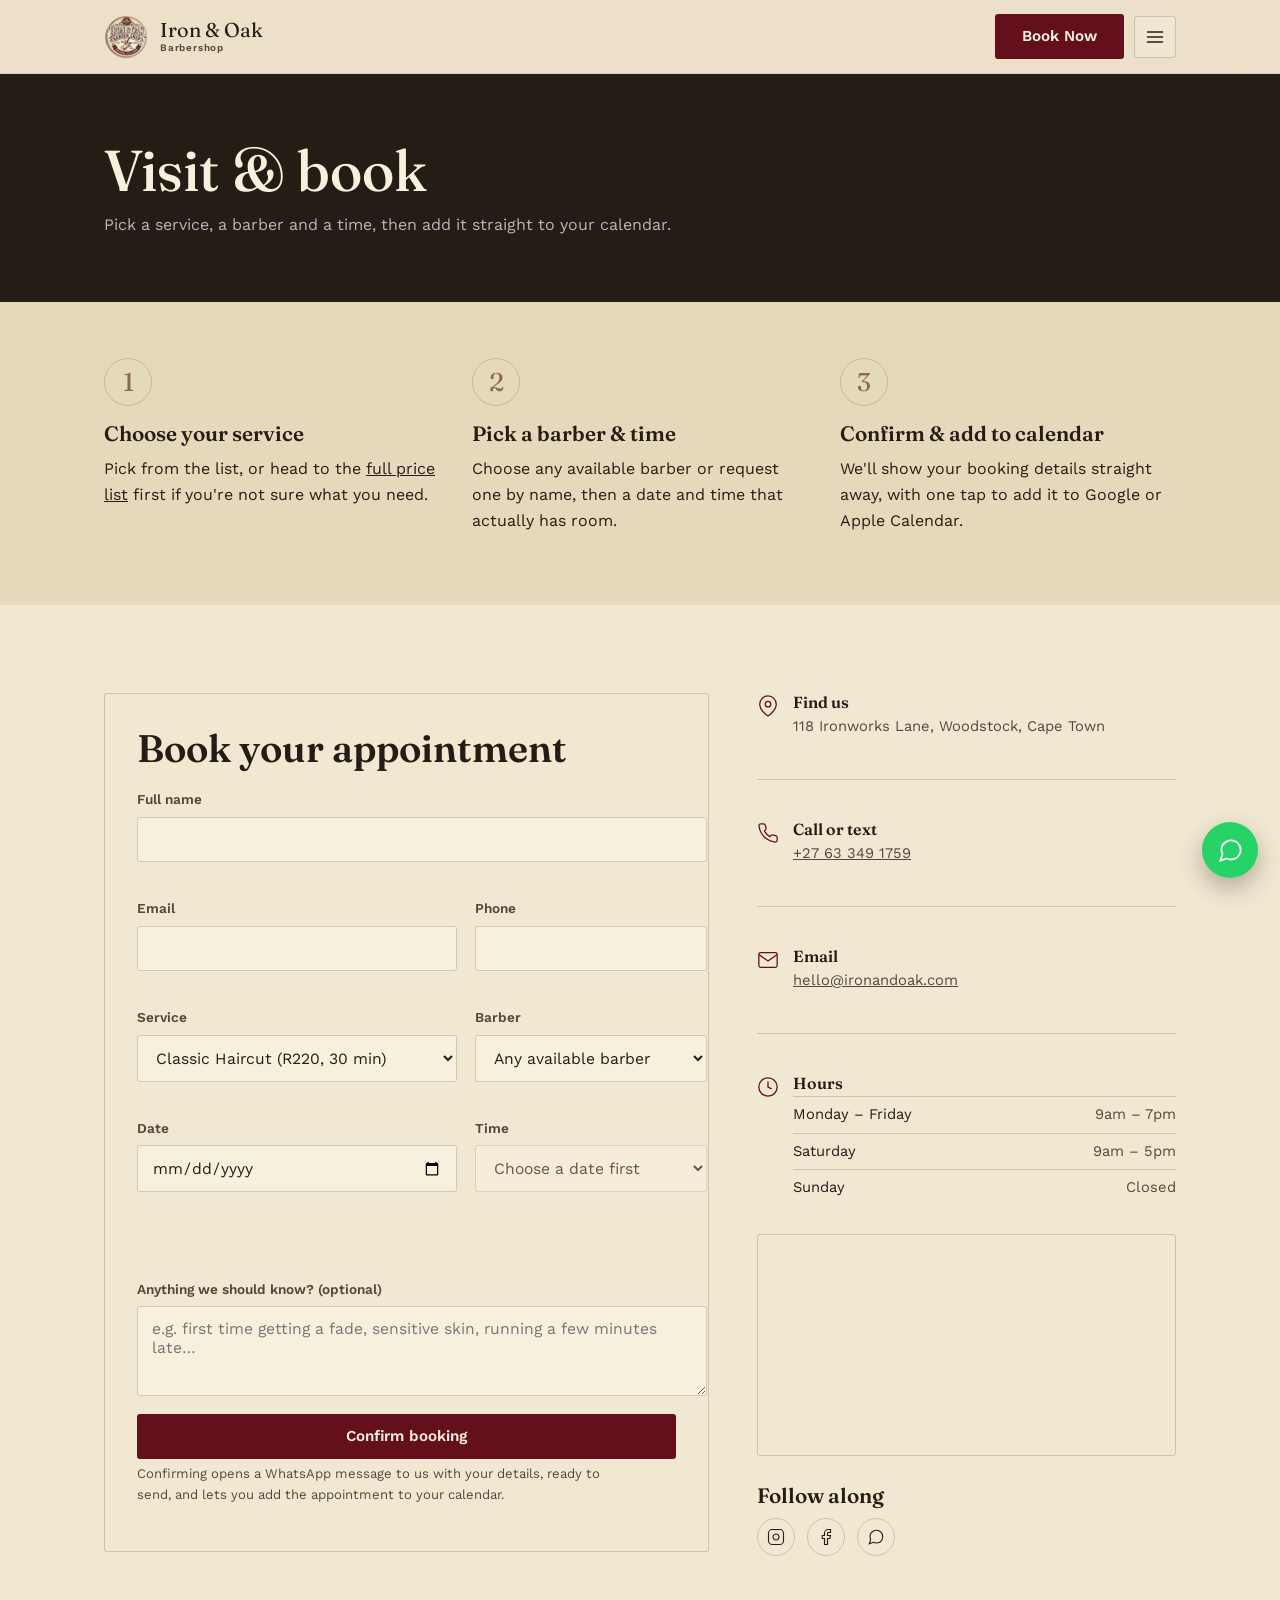
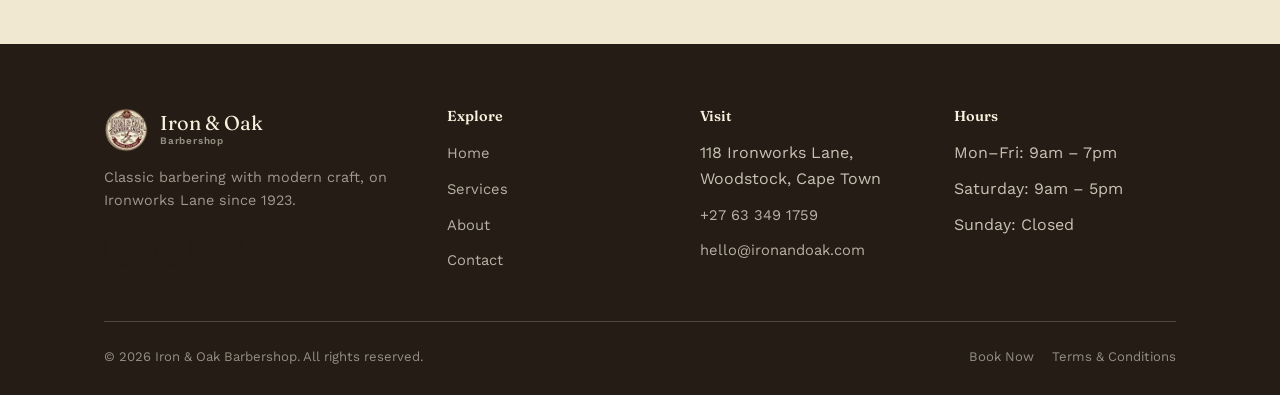
==== contact.html @ c1bfe762 "first commit" ====
<!DOCTYPE html>
<html lang="en">
<head>
<meta charset="UTF-8">
<meta name="viewport" content="width=device-width, initial-scale=1">
<title>Contact & Book | Iron & Oak Barbershop</title>
<meta name="description" content="Book an appointment at Iron & Oak Barbershop and add it straight to Google or Apple Calendar. Find our hours, address and phone number.">
<link rel="icon" type="image/png" href="assets/favicon.png">
<link rel="preconnect" href="https://fonts.googleapis.com">
<link rel="preconnect" href="https://fonts.gstatic.com" crossorigin>
<link href="https://fonts.googleapis.com/css2?family=Fraunces:ital,wght@0,400;0,500;0,600;1,500&family=Work+Sans:wght@400;500;600;700&display=swap" rel="stylesheet">
<link rel="stylesheet" href="css/style.css">
</head>
<body>

<header class="site-header">
  <div class="header-inner">
    <a href="index.html" class="brand">
      <img class="brand-mark" src="assets/logo.png" alt="Iron & Oak Barber Shop crest logo">
      <span class="brand-name">Iron &amp; Oak<small>Barbershop</small></span>
    </a>
    <div class="main-nav">
      <a href="contact.html#booking" class="btn btn-primary">Book Now</a>
      <button class="nav-toggle" data-nav-toggle aria-expanded="false" aria-controls="nav-dropdown" aria-label="Menu">
        <svg width="20" height="20" viewBox="0 0 24 24" fill="none" stroke="currentColor" stroke-width="1.8" stroke-linecap="round"><line x1="3" y1="6" x2="21" y2="6"/><line x1="3" y1="12" x2="21" y2="12"/><line x1="3" y1="18" x2="21" y2="18"/></svg>
      </button>
      <div class="nav-dropdown" id="nav-dropdown" data-nav-panel>
        <ul class="nav-links">
          <li><a href="index.html">Home</a></li>
          <li><a href="services.html">Services</a></li>
          <li><a href="about.html">About</a></li>
          <li><a href="contact.html" aria-current="page">Contact</a></li>
        </ul>
      </div>
    </div>
  </div>
</header>

<section class="page-hero">
  <div class="container">
    <h1>Visit &amp; book</h1>
    <p>Pick a service, a barber and a time, then add it straight to your calendar.</p>
  </div>
</section>

<section class="section-panel tight">
  <div class="container">
    <div class="steps-row">
      <div>
        <div class="step-num">1</div>
        <h3>Choose your service</h3>
        <p>Pick from the list, or head to the <a href="services.html">full price list</a> first if you're not sure what you need.</p>
      </div>
      <div>
        <div class="step-num">2</div>
        <h3>Pick a barber &amp; time</h3>
        <p>Choose any available barber or request one by name, then a date and time that actually has room.</p>
      </div>
      <div>
        <div class="step-num">3</div>
        <h3>Confirm &amp; add to calendar</h3>
        <p>We'll show your booking details straight away, with one tap to add it to Google or Apple Calendar.</p>
      </div>
    </div>
  </div>
</section>

<section id="booking">
  <div class="container contact-layout">

    <div class="booking-card">
      <h2>Book your appointment</h2>

      <form data-booking-form class="booking-form" novalidate>
        <div class="form-grid">
          <div class="form-field full">
            <label for="fullname">Full name</label>
            <input type="text" id="fullname" name="fullname" required>
          </div>
          <div class="form-field">
            <label for="email">Email</label>
            <input type="email" id="email" name="email" required>
          </div>
          <div class="form-field">
            <label for="phone">Phone</label>
            <input type="tel" id="phone" name="phone" required>
          </div>
          <div class="form-field">
            <label for="service">Service</label>
            <select id="service" name="service" required></select>
          </div>
          <div class="form-field">
            <label for="barber">Barber</label>
            <select id="barber" name="barber" required></select>
          </div>
          <div class="form-field">
            <label for="date">Date</label>
            <input type="date" id="date" name="date" required>
          </div>
          <div class="form-field">
            <label for="time">Time</label>
            <select id="time" name="time" required disabled></select>
          </div>
          <div class="form-field full">
            <span class="form-error" data-date-error></span>
          </div>
          <div class="form-field full">
            <label for="notes">Anything we should know? (optional)</label>
            <textarea id="notes" name="notes" placeholder="e.g. first time getting a fade, sensitive skin, running a few minutes late…"></textarea>
          </div>
        </div>
        <button type="submit" class="btn btn-primary btn-block">Confirm booking</button>
        <p class="form-note">Confirming opens a WhatsApp message to us with your details, ready to send, and lets you add the appointment to your calendar.</p>
      </form>

      <div class="confirm-panel" data-confirm-panel>
        <svg class="confirm-icon" viewBox="0 0 24 24" fill="none" stroke="currentColor" stroke-width="1.4"><path d="M22 11.08V12a10 10 0 1 1-5.93-9.14"/><polyline points="22 4 12 14.01 9 11.01"/></svg>
        <h2>Booking confirmed</h2>
        <p>We've pencilled you in. Send it to us on WhatsApp to confirm, and add it to your calendar so you don't lose track of it.</p>
        <ul class="confirm-summary" data-confirm-summary></ul>
        <div class="confirm-actions">
          <a class="btn btn-whatsapp" data-whatsapp-link href="#" target="_blank" rel="noopener">
            <svg viewBox="0 0 24 24" fill="none" stroke="currentColor" stroke-width="1.6"><path d="M21 11.5a8.38 8.38 0 0 1-.9 3.8 8.5 8.5 0 0 1-7.6 4.7 8.38 8.38 0 0 1-3.8-.9L3 21l1.9-5.7a8.38 8.38 0 0 1-.9-3.8 8.5 8.5 0 0 1 4.7-7.6 8.38 8.38 0 0 1 3.8-.9h.5a8.48 8.48 0 0 1 8 8v.5z"/></svg>
            Send via WhatsApp
          </a>
          <a class="btn btn-outline" data-gcal-link href="#" target="_blank" rel="noopener">Add to Google Calendar</a>
          <button class="btn btn-outline" data-ics-button type="button">Add to Apple Calendar (.ics)</button>
        </div>
        <button class="btn btn-outline" data-book-again type="button">Book another appointment</button>
      </div>
    </div>

    <aside class="contact-side">
      <div>
        <div class="info-block">
          <svg class="icon" viewBox="0 0 24 24" fill="none" stroke="currentColor" stroke-width="1.4"><path d="M21 10c0 7-9 13-9 13s-9-6-9-13a9 9 0 0 1 18 0z"/><circle cx="12" cy="10" r="3"/></svg>
          <div>
            <h3>Find us</h3>
            <p>118 Ironworks Lane, Woodstock, Cape Town</p>
          </div>
        </div>
        <hr class="rule">
        <div class="info-block">
          <svg class="icon" viewBox="0 0 24 24" fill="none" stroke="currentColor" stroke-width="1.4"><path d="M22 16.92v3a2 2 0 0 1-2.18 2 19.79 19.79 0 0 1-8.63-3.07 19.5 19.5 0 0 1-6-6 19.79 19.79 0 0 1-3.07-8.67A2 2 0 0 1 4.11 2h3a2 2 0 0 1 2 1.72c.13.96.36 1.9.7 2.81a2 2 0 0 1-.45 2.11L8.09 9.91a16 16 0 0 0 6 6l1.27-1.27a2 2 0 0 1 2.11-.45c.91.34 1.85.57 2.81.7A2 2 0 0 1 22 16.92z"/></svg>
          <div>
            <h3>Call or text</h3>
            <p><a href="tel:+27633491759">+27 63 349 1759</a></p>
          </div>
        </div>
        <hr class="rule">
        <div class="info-block">
          <svg class="icon" viewBox="0 0 24 24" fill="none" stroke="currentColor" stroke-width="1.4"><path d="M4 4h16c1.1 0 2 .9 2 2v12c0 1.1-.9 2-2 2H4c-1.1 0-2-.9-2-2V6c0-1.1.9-2 2-2z"/><polyline points="22,6 12,13 2,6"/></svg>
          <div>
            <h3>Email</h3>
            <p><a href="mailto:hello@ironandoak.com">hello@ironandoak.com</a></p>
          </div>
        </div>
        <hr class="rule">
        <div class="info-block">
          <svg class="icon" viewBox="0 0 24 24" fill="none" stroke="currentColor" stroke-width="1.4"><circle cx="12" cy="12" r="10"/><polyline points="12 6 12 12 16 14"/></svg>
          <div style="width:100%;">
            <h3>Hours</h3>
            <table class="hours-table">
              <tr><td>Monday – Friday</td><td>9am – 7pm</td></tr>
              <tr><td>Saturday</td><td>9am – 5pm</td></tr>
              <tr><td>Sunday</td><td>Closed</td></tr>
            </table>
          </div>
        </div>
      </div>

      <div class="map-frame">
        <iframe src="https://www.google.com/maps?q=Woodstock,+Cape+Town&output=embed" title="Map showing the Iron & Oak Barbershop neighbourhood" loading="lazy" referrerpolicy="no-referrer-when-downgrade"></iframe>
      </div>

      <div>
        <h3 style="margin-bottom:10px;">Follow along</h3>
        <div class="social-row">
          <a href="#" aria-label="Instagram"><svg viewBox="0 0 24 24" fill="none" stroke="currentColor" stroke-width="1.5"><rect x="2" y="2" width="20" height="20" rx="5"/><path d="M16 11.37A4 4 0 1 1 12.63 8 4 4 0 0 1 16 11.37z"/><line x1="17.5" y1="6.5" x2="17.51" y2="6.5"/></svg></a>
          <a href="#" aria-label="Facebook"><svg viewBox="0 0 24 24" fill="none" stroke="currentColor" stroke-width="1.5"><path d="M18 2h-3a5 5 0 0 0-5 5v3H7v4h3v8h4v-8h3l1-4h-4V7a1 1 0 0 1 1-1h3z"/></svg></a>
          <a href="https://wa.me/27633491759" target="_blank" rel="noopener" aria-label="WhatsApp"><svg viewBox="0 0 24 24" fill="none" stroke="currentColor" stroke-width="1.5"><path d="M21 11.5a8.38 8.38 0 0 1-.9 3.8 8.5 8.5 0 0 1-7.6 4.7 8.38 8.38 0 0 1-3.8-.9L3 21l1.9-5.7a8.38 8.38 0 0 1-.9-3.8 8.5 8.5 0 0 1 4.7-7.6 8.38 8.38 0 0 1 3.8-.9h.5a8.48 8.48 0 0 1 8 8v.5z"/></svg></a>
        </div>
      </div>
    </aside>

  </div>
</section>

<footer class="site-footer">
  <div class="container">
    <div class="footer-grid">
      <div class="footer-brand">
        <a href="index.html" class="brand" style="color:var(--cream)">
          <img class="brand-mark" src="assets/logo.png" alt="Iron & Oak Barber Shop crest logo">
          <span class="brand-name">Iron &amp; Oak<small style="color:rgba(243,236,220,.55)">Barbershop</small></span>
        </a>
        <p>Classic barbering with modern craft, on Ironworks Lane since 1923.</p>
        <div class="social-row" style="margin-top:16px;">
          <a href="#" aria-label="Instagram"><svg viewBox="0 0 24 24" fill="none" stroke="currentColor" stroke-width="1.5"><rect x="2" y="2" width="20" height="20" rx="5"/><path d="M16 11.37A4 4 0 1 1 12.63 8 4 4 0 0 1 16 11.37z"/><line x1="17.5" y1="6.5" x2="17.51" y2="6.5"/></svg></a>
          <a href="#" aria-label="Facebook"><svg viewBox="0 0 24 24" fill="none" stroke="currentColor" stroke-width="1.5"><path d="M18 2h-3a5 5 0 0 0-5 5v3H7v4h3v8h4v-8h3l1-4h-4V7a1 1 0 0 1 1-1h3z"/></svg></a>
          <a href="https://wa.me/27633491759" target="_blank" rel="noopener" aria-label="WhatsApp"><svg viewBox="0 0 24 24" fill="none" stroke="currentColor" stroke-width="1.5"><path d="M21 11.5a8.38 8.38 0 0 1-.9 3.8 8.5 8.5 0 0 1-7.6 4.7 8.38 8.38 0 0 1-3.8-.9L3 21l1.9-5.7a8.38 8.38 0 0 1-.9-3.8 8.5 8.5 0 0 1 4.7-7.6 8.38 8.38 0 0 1 3.8-.9h.5a8.48 8.48 0 0 1 8 8v.5z"/></svg></a>
        </div>
      </div>
      <div class="footer-col">
        <h4>Explore</h4>
        <ul>
          <li><a href="index.html">Home</a></li>
          <li><a href="services.html">Services</a></li>
          <li><a href="about.html">About</a></li>
          <li><a href="contact.html">Contact</a></li>
        </ul>
      </div>
      <div class="footer-col">
        <h4>Visit</h4>
        <ul>
          <li>118 Ironworks Lane, Woodstock, Cape Town</li>
          <li><a href="tel:+27633491759">+27 63 349 1759</a></li>
          <li><a href="mailto:hello@ironandoak.com">hello@ironandoak.com</a></li>
        </ul>
      </div>
      <div class="footer-col">
        <h4>Hours</h4>
        <ul>
          <li>Mon–Fri: 9am – 7pm</li>
          <li>Saturday: 9am – 5pm</li>
          <li>Sunday: Closed</li>
        </ul>
      </div>
    </div>
    <div class="footer-bottom">
      <span>&copy; <span data-year></span> Iron &amp; Oak Barbershop. All rights reserved.</span>
      <div class="footer-legal">
        <a href="contact.html#booking">Book Now</a>
        <a href="terms.html">Terms &amp; Conditions</a>
      </div>
    </div>
  </div>
</footer>

<div class="overlay" data-popup aria-hidden="true">
  <div class="modal-card" role="dialog" aria-modal="true" aria-labelledby="popup-title">
    <button class="modal-close" data-popup-close aria-label="Close">
      <svg viewBox="0 0 24 24" fill="none" stroke="currentColor" stroke-width="1.8" stroke-linecap="round"><line x1="18" y1="6" x2="6" y2="18"/><line x1="6" y1="6" x2="18" y2="18"/></svg>
    </button>
    <p class="eyebrow">First visit?</p>
    <h3 id="popup-title">Take 15% off your first cut</h3>
    <p>New clients save on any service booked online. Just mention the code when you check in. No catches.</p>
    <span class="promo-code">FIRSTCUT15</span>
    <div style="display:flex; gap:12px; flex-wrap:wrap;">
      <a href="contact.html#booking" class="btn btn-primary" data-popup-close>Book with this offer</a>
      <button class="btn btn-outline" data-popup-close>Maybe later</button>
    </div>
  </div>
</div>

<a class="whatsapp-float" href="https://wa.me/27633491759?text=Hi%20Iron%20%26%20Oak%2C%20I%27d%20like%20to%20book%20an%20appointment." target="_blank" rel="noopener" aria-label="Chat with us on WhatsApp">
  <svg viewBox="0 0 24 24" fill="none" stroke="currentColor" stroke-width="1.6"><path d="M21 11.5a8.38 8.38 0 0 1-.9 3.8 8.5 8.5 0 0 1-7.6 4.7 8.38 8.38 0 0 1-3.8-.9L3 21l1.9-5.7a8.38 8.38 0 0 1-.9-3.8 8.5 8.5 0 0 1 4.7-7.6 8.38 8.38 0 0 1 3.8-.9h.5a8.48 8.48 0 0 1 8 8v.5z"/></svg>
</a>

<script src="js/main.js"></script>
</body>
</html>
---- css/style.css ----
/* ==========================================================================
   Iron & Oak Barbershop — stylesheet
   Palette: warm oak parchment, espresso ink, oxblood + brass accents.
   Type: Fraunces (display) / Work Sans (body).
   ========================================================================== */

:root {
  --bg: #f1e8d2;
  --bg-panel: #e6d9bb;
  --ink: #241c15;
  --ink-soft: #55483a;
  --espresso: #241c15;
  --espresso-soft: #362b21;
  --oxblood: #63101c;
  --oxblood-dark: #470a14;
  --brass: #8a6a45;
  --brass-light: #c9ad84;
  --sage: #8a6a45;
  --cream: #f7f0dc;
  --line: rgba(36, 28, 21, 0.18);
  --line-on-dark: rgba(243, 236, 220, 0.2);

  --font-display: "Fraunces", Georgia, "Times New Roman", serif;
  --font-body: "Work Sans", "Segoe UI", Helvetica, Arial, sans-serif;

  --container: 1120px;
  --radius: 3px;
}

@media (prefers-reduced-motion: reduce) {
  * { animation-duration: 0.01ms !important; animation-iteration-count: 1 !important; transition-duration: 0.01ms !important; scroll-behavior: auto !important; }
}

* { box-sizing: border-box; }
html { scroll-behavior: smooth; }

body {
  margin: 0;
  background: var(--bg);
  color: var(--ink);
  font-family: var(--font-body);
  font-size: 16px;
  line-height: 1.6;
  -webkit-font-smoothing: antialiased;
}

img { max-width: 100%; display: block; }

h1, h2, h3, h4 {
  font-family: var(--font-display);
  color: var(--ink);
  line-height: 1.15;
  margin: 0 0 0.5em;
  font-weight: 600;
}

h1 { font-size: clamp(2.4rem, 5vw, 3.6rem); font-weight: 500; }
h2 { font-size: clamp(1.8rem, 3.4vw, 2.4rem); }
h3 { font-size: 1.3rem; }

p { margin: 0 0 1em; max-width: 62ch; }
p.lede { font-size: 1.15rem; color: var(--ink-soft); }

a { color: inherit; }

.container {
  max-width: var(--container);
  margin: 0 auto;
  padding: 0 24px;
}

section { padding: 88px 0; }
section.tight { padding: 56px 0; }

.section-dark { background: var(--espresso); color: var(--cream); }
.section-dark p { color: rgba(243, 236, 220, 0.78); }
.section-dark h2, .section-dark h3 { color: var(--cream); }
.section-panel { background: var(--bg-panel); }

.eyebrow {
  font-family: var(--font-display);
  font-style: italic;
  color: var(--oxblood);
  font-size: 1rem;
  margin: 0 0 10px;
}
.section-dark .eyebrow { color: var(--brass-light); }

.section-head { max-width: 640px; margin-bottom: 48px; }
.section-head.center { margin-left: auto; margin-right: auto; text-align: center; }

hr.rule { border: none; border-top: 1px solid var(--line); margin: 40px 0; }

/* Buttons -------------------------------------------------------------- */
.btn {
  display: inline-flex;
  align-items: center;
  gap: 8px;
  font-family: var(--font-body);
  font-weight: 600;
  font-size: 0.95rem;
  padding: 14px 26px;
  border-radius: var(--radius);
  border: 1px solid transparent;
  cursor: pointer;
  text-decoration: none;
  transition: background-color 0.15s ease, color 0.15s ease, border-color 0.15s ease;
  line-height: 1;
}
.btn-primary { background: var(--oxblood); color: var(--cream); }
.btn-primary:hover { background: var(--oxblood-dark); }
.btn-outline { background: transparent; color: var(--ink); border-color: var(--ink); }
.btn-outline:hover { background: var(--ink); color: var(--bg); }
.section-dark .btn-outline { color: var(--cream); border-color: var(--line-on-dark); }
.section-dark .btn-outline:hover { background: var(--cream); color: var(--espresso); }
.btn-gold { background: var(--brass); color: var(--cream); }
.btn-gold:hover { background: var(--brass-light); }
.btn-whatsapp { background: #25d366; color: #0b2b18; }
.btn-whatsapp:hover { background: #1ebe5b; }
.btn-whatsapp svg { width: 18px; height: 18px; }

.whatsapp-float {
  position: fixed;
  right: 22px;
  bottom: 22px;
  width: 56px;
  height: 56px;
  border-radius: 50%;
  background: #25d366;
  color: #fff;
  display: flex;
  align-items: center;
  justify-content: center;
  text-decoration: none;
  box-shadow: 0 10px 24px rgba(36, 28, 21, 0.3);
  z-index: 150;
  transition: transform 0.15s ease, background-color 0.15s ease;
}
.whatsapp-float:hover { background: #1ebe5b; transform: translateY(-2px); }
.whatsapp-float svg { width: 27px; height: 27px; }
.btn-block { width: 100%; justify-content: center; }
.btn:disabled { opacity: 0.5; cursor: not-allowed; }
.btn:focus-visible, a:focus-visible, button:focus-visible, input:focus-visible, select:focus-visible, textarea:focus-visible {
  outline: 2px solid var(--oxblood);
  outline-offset: 2px;
}

/* Header — glassmorphism, single nav trigger on the right ---------------- */
.site-header {
  position: sticky;
  top: 0;
  z-index: 50;
  background: rgba(232, 220, 200, 0.62);
  backdrop-filter: blur(16px) saturate(140%);
  -webkit-backdrop-filter: blur(16px) saturate(140%);
  border-bottom: 1px solid rgba(36, 28, 21, 0.1);
}
.header-inner {
  display: flex;
  align-items: center;
  justify-content: space-between;
  padding: 14px 24px;
  max-width: var(--container);
  margin: 0 auto;
}
.brand { display: flex; align-items: center; gap: 12px; text-decoration: none; color: var(--ink); }
.brand-mark { width: 44px; height: 44px; flex-shrink: 0; display: block; object-fit: contain; }
.brand-name { font-family: var(--font-display); font-size: 1.25rem; line-height: 1.1; }
.brand-name small { display: block; font-family: var(--font-body); font-size: 0.62rem; letter-spacing: 0.08em; color: var(--ink-soft); font-weight: 600; margin-top: 2px; }

/* Single nav cluster: Book Now + one menu trigger, right-aligned */
.main-nav { position: relative; display: flex; align-items: center; gap: 10px; }

.nav-toggle {
  display: inline-flex;
  align-items: center;
  justify-content: center;
  background: rgba(243, 236, 220, 0.5);
  border: 1px solid var(--line);
  border-radius: var(--radius);
  padding: 10px;
  cursor: pointer;
  color: var(--ink);
}
.nav-toggle:hover { background: rgba(243, 236, 220, 0.85); }

/* The single dropdown panel — anchored under Book Now / the toggle */
.nav-dropdown {
  position: absolute;
  top: calc(100% + 10px);
  right: 0;
  width: 220px;
  background: rgba(232, 220, 200, 0.92);
  backdrop-filter: blur(16px) saturate(140%);
  -webkit-backdrop-filter: blur(16px) saturate(140%);
  border: 1px solid var(--line);
  border-radius: 8px;
  padding: 10px;
  box-shadow: 0 18px 36px rgba(36, 28, 21, 0.22);
  display: none;
  z-index: 80;
}
.nav-dropdown.open { display: block; }
.nav-dropdown .nav-links { display: flex; flex-direction: column; gap: 2px; list-style: none; margin: 0; padding: 0; }
.nav-dropdown .nav-links a {
  display: block;
  text-decoration: none;
  font-weight: 600;
  font-size: 0.95rem;
  color: var(--ink-soft);
  padding: 10px 12px;
  border-radius: 4px;
}
.nav-dropdown .nav-links a:hover,
.nav-dropdown .nav-links a[aria-current="page"] { color: var(--oxblood); background: rgba(107, 39, 55, 0.08); }

@media (max-width: 480px) {
  .nav-dropdown { width: calc(100vw - 48px); }
}

/* Hero --------------------------------------------------------------- */
.hero {
  position: relative;
  background: var(--espresso);
  color: var(--cream);
  overflow: hidden;
  padding: 90px 0 76px;
}
.hero-photo {
  position: absolute;
  inset: 0;
  z-index: 0;
}
.hero-photo img { width: 100%; height: 100%; object-fit: cover; opacity: 0.55; }
.hero-photo::after {
  content: "";
  position: absolute;
  inset: 0;
  background: linear-gradient(100deg, rgba(36,28,21,0.96) 30%, rgba(36,28,21,0.75) 60%, rgba(36,28,21,0.55) 100%);
}
.hero-grid {
  display: grid;
  grid-template-columns: minmax(0, 1fr) minmax(0, 0.85fr);
  gap: 40px;
  align-items: center;
  position: relative;
  z-index: 2;
}
.hero h1 { color: var(--cream); }
.hero .lede { color: rgba(243, 236, 220, 0.8); }
.hero-art {
  position: absolute;
  right: -6%;
  top: 50%;
  transform: translateY(-50%);
  width: 46%;
  opacity: 0.9;
  z-index: 1;
  pointer-events: none;
}
.hero-art svg { width: 100%; height: auto; }
.hero-actions { display: flex; gap: 16px; flex-wrap: wrap; margin-top: 32px; }
.hero-stats { display: flex; gap: 36px; margin-top: 56px; flex-wrap: wrap; }
.hero-stats div strong { display: block; font-family: var(--font-display); font-size: 1.6rem; color: var(--brass-light); }
.hero-stats div span { font-size: 0.85rem; color: rgba(243, 236, 220, 0.65); }

.hero-draw { stroke-dasharray: 900; stroke-dashoffset: 900; animation: draw 1.8s ease forwards 0.2s; }
@keyframes draw { to { stroke-dashoffset: 0; } }

.page-hero {
  background: var(--espresso);
  color: var(--cream);
  padding: 64px 0;
}
.page-hero h1 { color: var(--cream); margin-bottom: 8px; }
.page-hero p { color: rgba(243, 236, 220, 0.75); margin: 0; }

/* Feature rows (editorial, not boxed cards) ---------------------------- */
.feature-rows { display: flex; flex-direction: column; }
.feature-row {
  display: grid;
  grid-template-columns: 64px 1fr;
  gap: 24px;
  padding: 28px 0;
  border-top: 1px solid var(--line);
}
.feature-rows .feature-row:last-child { border-bottom: 1px solid var(--line); }
.feature-row .icon { width: 40px; height: 40px; color: var(--oxblood); }
.feature-row h3 { margin-bottom: 6px; }
.feature-row p { margin: 0; color: var(--ink-soft); }

/* Icon badge ------------------------------------------------------------ */
.icon-badge {
  width: 56px; height: 56px;
  display: inline-flex; align-items: center; justify-content: center;
  border-radius: 50%;
  background: rgba(107, 39, 55, 0.08);
  color: var(--oxblood);
  margin-bottom: 18px;
}
.icon-badge svg { width: 26px; height: 26px; }

/* Service menu list ------------------------------------------------------ */
.menu-group { margin-bottom: 56px; }
.menu-group h3 { color: var(--oxblood); margin-bottom: 20px; }
.menu-list { list-style: none; margin: 0; padding: 0; }
.menu-item {
  display: flex;
  gap: 12px;
  align-items: baseline;
  padding: 18px 0;
  border-top: 1px solid var(--line);
}
.menu-group .menu-list .menu-item:last-child { border-bottom: 1px solid var(--line); }
.menu-item .name-block { display: flex; align-items: baseline; gap: 10px; flex-wrap: wrap; }
.menu-item .name { font-family: var(--font-display); font-size: 1.15rem; }
.menu-item .duration { font-size: 0.82rem; color: var(--ink-soft); white-space: nowrap; }
.menu-item .leader { flex: 1; border-bottom: 1px dotted var(--ink-soft); margin: 0 8px 5px; min-width: 24px; }
.menu-item .price { font-family: var(--font-display); font-size: 1.15rem; white-space: nowrap; }
.menu-item-body { width: 100%; }
.menu-item-desc { margin: 6px 0 0; font-size: 0.92rem; color: var(--ink-soft); }
.menu-item-foot { display: flex; justify-content: flex-end; margin-top: 10px; }
.menu-item-foot a { font-size: 0.85rem; font-weight: 600; color: var(--oxblood); text-decoration: none; }
.menu-item-foot a:hover { text-decoration: underline; }
.menu-item { flex-wrap: wrap; }

.pricing-note { font-size: 0.85rem; color: var(--ink-soft); margin-top: 8px; }

/* Team --------------------------------------------------------------- */
.team-grid { display: grid; grid-template-columns: repeat(3, 1fr); gap: 32px; }
.team-card { border: 1px solid var(--line); border-radius: var(--radius); overflow: hidden; background: var(--bg); }
.team-portrait {
  aspect-ratio: 4 / 5;
  overflow: hidden;
  background: var(--bg-panel);
}
.team-portrait img { width: 100%; height: 100%; object-fit: cover; display: block; }

/* Simple photo gallery (about page: shop, chairs, tools) */
.gallery-grid { display: grid; grid-template-columns: repeat(3, 1fr); gap: 20px; }
.gallery-grid figure { margin: 0; border-radius: var(--radius); overflow: hidden; border: 1px solid var(--line); }
.gallery-grid img { width: 100%; height: 260px; object-fit: cover; display: block; }
.gallery-grid figcaption { padding: 10px 14px; font-size: 0.82rem; color: var(--ink-soft); background: var(--bg); }
.team-body { padding: 22px; }
.team-role { color: var(--oxblood); font-weight: 600; font-size: 0.88rem; margin-bottom: 2px; }
.team-years { color: var(--ink-soft); font-size: 0.82rem; margin-bottom: 12px; }
.team-body p { font-size: 0.92rem; margin-bottom: 0; }

/* Values row */
.values-grid { display: grid; grid-template-columns: repeat(3, 1fr); gap: 32px; }

/* CTA banner ------------------------------------------------------------ */
.cta-banner {
  background: var(--oxblood);
  color: var(--cream);
  padding: 64px 0;
  text-align: left;
}
.cta-banner-inner { display: flex; align-items: center; justify-content: space-between; gap: 24px; flex-wrap: wrap; }
.cta-banner h2 { color: var(--cream); margin-bottom: 4px; }
.cta-banner p { color: rgba(243, 236, 220, 0.8); margin: 0; }
.cta-banner .btn-outline { border-color: rgba(243, 236, 220, 0.6); color: var(--cream); }
.cta-banner .btn-outline:hover { background: var(--cream); color: var(--oxblood); }

/* Services preview on home ------------------------------------------- */
.preview-grid { display: grid; grid-template-columns: repeat(4, 1fr); gap: 24px; }
.preview-card { border: 1px solid var(--line); border-radius: var(--radius); padding: 26px 22px; background: var(--bg); }
.preview-card .icon { width: 30px; height: 30px; color: var(--oxblood); margin-bottom: 16px; }
.preview-card h3 { font-size: 1.05rem; margin-bottom: 6px; }
.preview-card .from { font-size: 0.85rem; color: var(--ink-soft); }

/* Booking / contact layout --------------------------------------------- */
.contact-layout {
  display: grid;
  grid-template-columns: minmax(0, 1.3fr) minmax(0, 0.9fr);
  gap: 48px;
  align-items: start;
}
.booking-card {
  background: var(--bg);
  border: 1px solid var(--line);
  border-radius: var(--radius);
  padding: 32px;
}
.form-grid { display: grid; grid-template-columns: 1fr 1fr; gap: 18px; }
.form-field { display: flex; flex-direction: column; gap: 6px; margin-bottom: 18px; }
.form-field.full { grid-column: 1 / -1; }
.form-field label { font-size: 0.85rem; font-weight: 600; color: var(--ink-soft); }
.form-field input, .form-field select, .form-field textarea {
  font-family: var(--font-body);
  font-size: 0.98rem;
  padding: 12px 14px;
  border: 1px solid var(--line);
  border-radius: var(--radius);
  background: var(--cream);
  color: var(--ink);
}
.form-field textarea { resize: vertical; min-height: 90px; }
.form-error { font-size: 0.8rem; color: var(--oxblood); min-height: 1.1em; }
.form-note { font-size: 0.82rem; color: var(--ink-soft); margin-top: 4px; }

.contact-side { display: flex; flex-direction: column; gap: 28px; }
.info-block { display: flex; gap: 14px; }
.info-block .icon { width: 22px; height: 22px; color: var(--oxblood); flex-shrink: 0; margin-top: 2px; }
.info-block h3 { font-size: 1rem; margin-bottom: 4px; }
.info-block p { margin: 0; font-size: 0.92rem; color: var(--ink-soft); }
.hours-table { width: 100%; border-collapse: collapse; font-size: 0.92rem; }
.hours-table td { padding: 6px 0; border-top: 1px solid var(--line); }
.hours-table td:last-child { text-align: right; color: var(--ink-soft); }
.map-frame { border: 1px solid var(--line); border-radius: var(--radius); overflow: hidden; }
.map-frame iframe { width: 100%; height: 220px; border: 0; display: block; }
.social-row { display: flex; gap: 12px; }
.social-row a {
  width: 38px; height: 38px; border-radius: 50%;
  border: 1px solid var(--line);
  display: flex; align-items: center; justify-content: center;
  color: var(--ink);
  text-decoration: none;
}
.social-row a svg { width: 18px; height: 18px; }
.social-row a:hover { background: var(--ink); color: var(--bg); border-color: var(--ink); }

/* Confirmation panel ----------------------------------------------------- */
.confirm-panel { display: none; }
.confirm-panel.show { display: block; }
.booking-form.hide { display: none; }
.confirm-icon { width: 46px; height: 46px; color: var(--sage); margin-bottom: 16px; }
.confirm-summary { list-style: none; margin: 20px 0 28px; padding: 0; border-top: 1px solid var(--line); }
.confirm-summary li { display: flex; justify-content: space-between; gap: 16px; padding: 12px 0; border-bottom: 1px solid var(--line); font-size: 0.95rem; }
.confirm-summary li span:first-child { color: var(--ink-soft); }
.confirm-actions { display: flex; gap: 14px; flex-wrap: wrap; margin-bottom: 14px; }

/* How booking works (numbered — genuine sequence) ------------------------ */
.steps-row { display: grid; grid-template-columns: repeat(3, 1fr); gap: 32px; }
.step-num {
  font-family: var(--font-display);
  font-size: 1.6rem;
  color: var(--brass);
  border: 1px solid var(--line);
  width: 48px; height: 48px;
  border-radius: 50%;
  display: flex; align-items: center; justify-content: center;
  margin-bottom: 16px;
}

/* Popup / modal ------------------------------------------------------- */
.overlay {
  position: fixed; inset: 0;
  background: rgba(36, 28, 21, 0.55);
  display: none;
  align-items: center;
  justify-content: center;
  padding: 20px;
  z-index: 200;
}
.overlay.open { display: flex; }
.modal-card {
  background: var(--bg);
  max-width: 420px;
  width: 100%;
  border-radius: var(--radius);
  padding: 36px 32px;
  position: relative;
  border-top: 4px solid var(--oxblood);
}
.modal-close {
  position: absolute; top: 14px; right: 14px;
  background: none; border: none; cursor: pointer; color: var(--ink-soft);
  padding: 6px;
}
.modal-close svg { width: 20px; height: 20px; }
.modal-card .promo-code {
  display: inline-block;
  font-family: var(--font-display);
  letter-spacing: 0.04em;
  background: var(--bg-panel);
  border: 1px dashed var(--brass);
  padding: 8px 16px;
  border-radius: var(--radius);
  margin: 14px 0 22px;
}

/* Terms page ------------------------------------------------------------ */
.terms-body h2 { margin-top: 44px; font-size: 1.35rem; }
.terms-body h2:first-child { margin-top: 0; }
.terms-body p, .terms-body li { color: var(--ink-soft); }
.terms-body { max-width: 74ch; }

/* Footer ------------------------------------------------------------- */
.site-footer { background: var(--espresso); color: rgba(243, 236, 220, 0.8); padding: 64px 0 28px; }
.footer-grid { display: grid; grid-template-columns: 1.4fr 1fr 1fr 1fr; gap: 32px; margin-bottom: 48px; }
.footer-brand .brand-name { color: var(--cream); }
.footer-brand .brand-name small { color: rgba(243, 236, 220, 0.55); }
.footer-brand p { color: rgba(243, 236, 220, 0.6); font-size: 0.9rem; margin-top: 14px; }
.footer-col h4 { color: var(--cream); font-size: 0.9rem; margin-bottom: 16px; }
.footer-col ul { list-style: none; margin: 0; padding: 0; display: flex; flex-direction: column; gap: 10px; }
.footer-col a { color: rgba(243, 236, 220, 0.72); text-decoration: none; font-size: 0.92rem; }
.footer-col a:hover { color: var(--cream); }
.footer-bottom {
  border-top: 1px solid var(--line-on-dark);
  padding-top: 24px;
  display: flex; justify-content: space-between; flex-wrap: wrap; gap: 12px;
  font-size: 0.82rem; color: rgba(243, 236, 220, 0.55);
}
.footer-bottom a { color: rgba(243, 236, 220, 0.55); text-decoration: none; }
.footer-bottom a:hover { color: var(--cream); }
.footer-legal { display: flex; gap: 18px; }

/* Responsive --------------------------------------------------------- */
@media (max-width: 980px) {
  .hero-grid { grid-template-columns: 1fr; }
  .hero-art { position: static; transform: none; width: 70%; margin: 40px auto 0; opacity: 0.85; }
  .preview-grid { grid-template-columns: repeat(2, 1fr); }
  .team-grid, .values-grid, .steps-row, .gallery-grid { grid-template-columns: repeat(2, 1fr); }
  .contact-layout { grid-template-columns: 1fr; }
  .footer-grid { grid-template-columns: 1fr 1fr; }
}

@media (max-width: 620px) {
  section { padding: 56px 0; }
  .preview-grid, .team-grid, .values-grid, .steps-row, .footer-grid, .gallery-grid { grid-template-columns: 1fr; }
  .whatsapp-float { right: 16px; bottom: 16px; width: 50px; height: 50px; }
  .whatsapp-float svg { width: 24px; height: 24px; }
  .form-grid { grid-template-columns: 1fr; }
  .cta-banner-inner { flex-direction: column; align-items: flex-start; }
  .hero-stats { gap: 24px; }
}
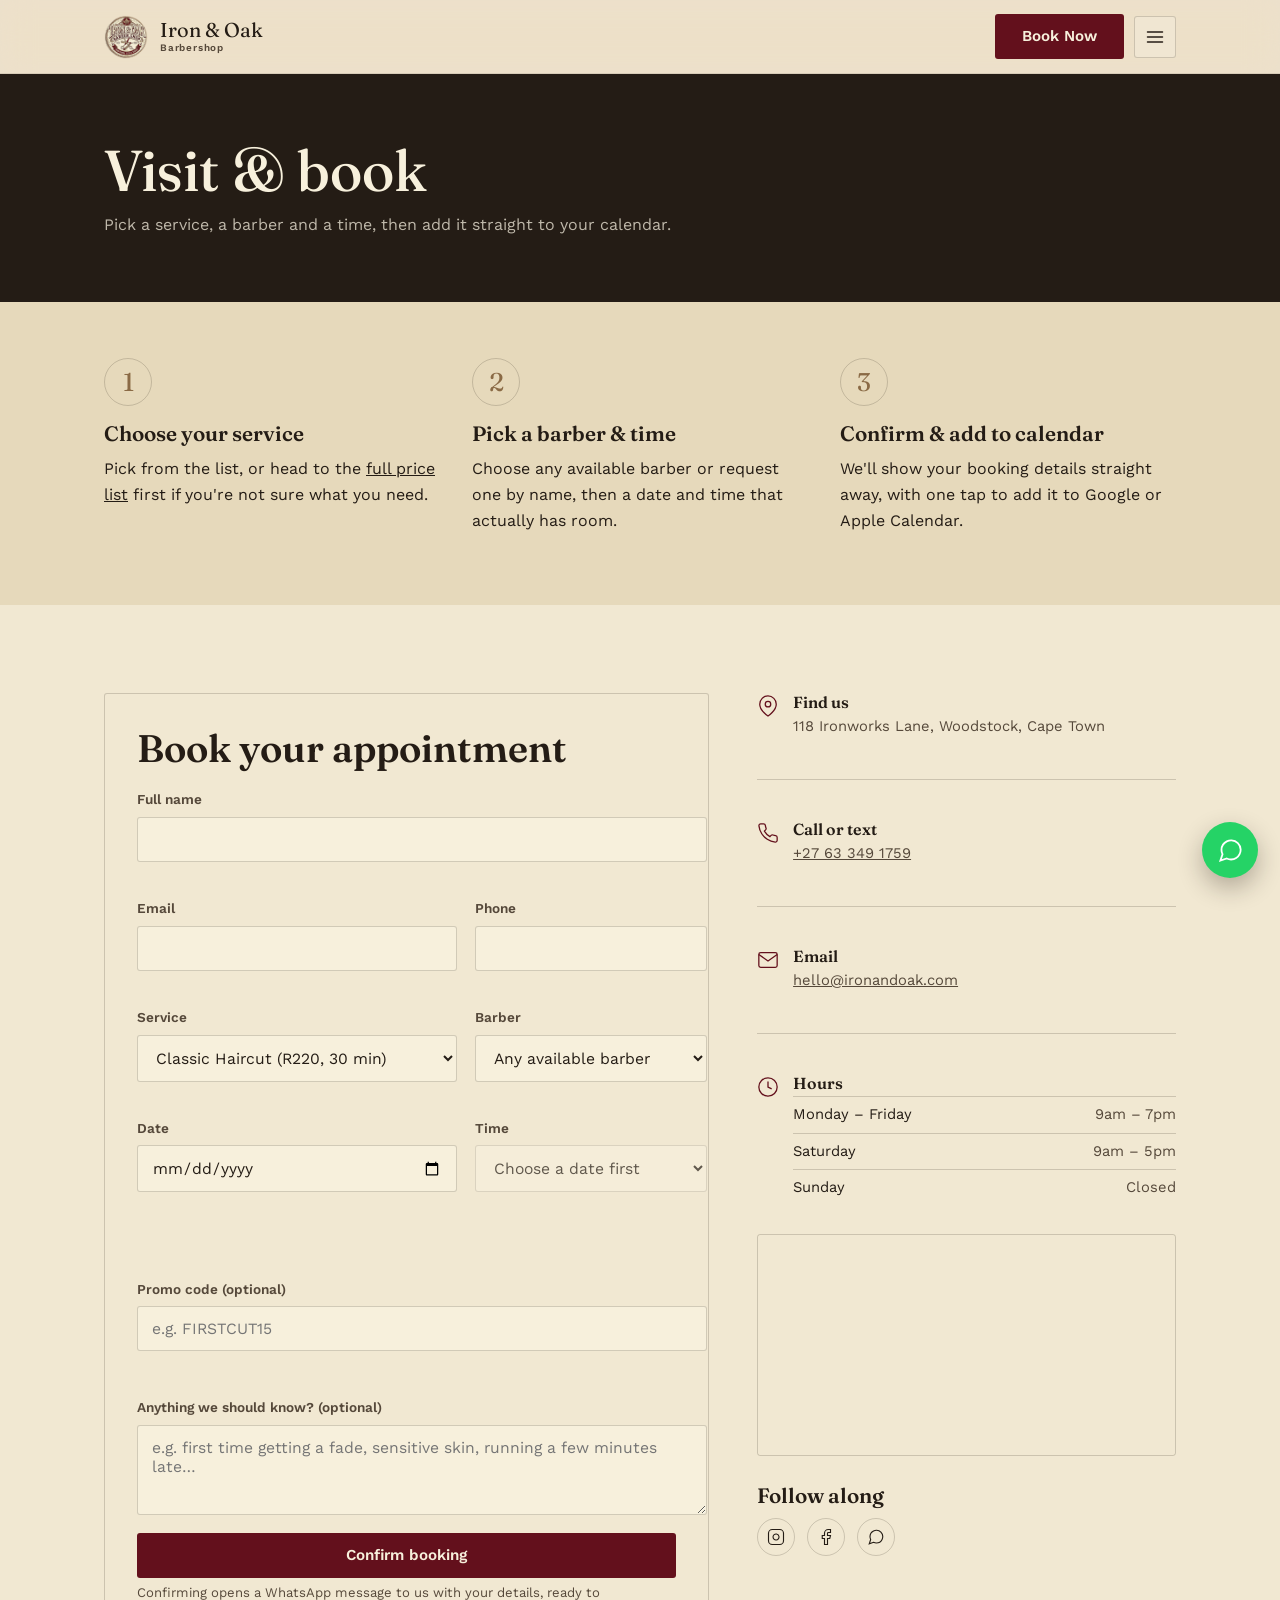
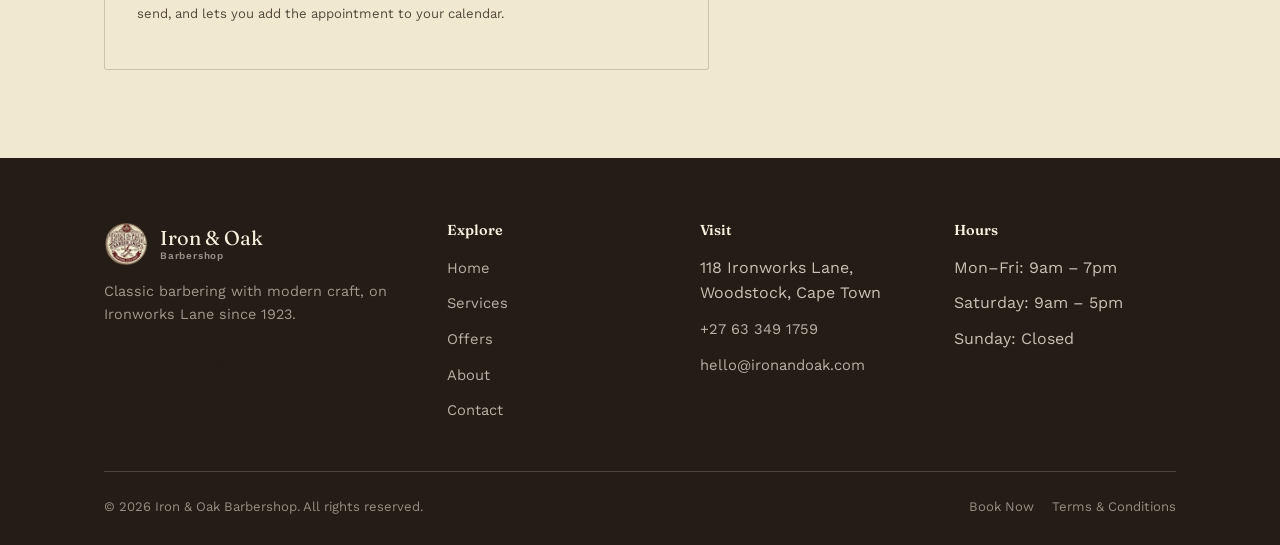
==== commit e327155d: "Add files via upload" ====
--- a/contact.html
+++ b/contact.html
@@ -28,6 +28,7 @@
         <ul class="nav-links">
           <li><a href="index.html">Home</a></li>
           <li><a href="services.html">Services</a></li>
+          <li><a href="offers.html">Offers</a></li>
           <li><a href="about.html">About</a></li>
           <li><a href="contact.html" aria-current="page">Contact</a></li>
         </ul>
@@ -103,6 +104,11 @@
           </div>
           <div class="form-field full">
             <span class="form-error" data-date-error></span>
+          </div>
+          <div class="form-field full">
+            <label for="promo">Promo code (optional)</label>
+            <input type="text" id="promo" name="promo" placeholder="e.g. FIRSTCUT15" autocapitalize="characters">
+            <span class="form-note" data-promo-hint></span>
           </div>
           <div class="form-field full">
             <label for="notes">Anything we should know? (optional)</label>
@@ -206,6 +212,7 @@
         <ul>
           <li><a href="index.html">Home</a></li>
           <li><a href="services.html">Services</a></li>
+          <li><a href="offers.html">Offers</a></li>
           <li><a href="about.html">About</a></li>
           <li><a href="contact.html">Contact</a></li>
         </ul>
@@ -247,7 +254,7 @@
     <p>New clients save on any service booked online. Just mention the code when you check in. No catches.</p>
     <span class="promo-code">FIRSTCUT15</span>
     <div style="display:flex; gap:12px; flex-wrap:wrap;">
-      <a href="contact.html#booking" class="btn btn-primary" data-popup-close>Book with this offer</a>
+      <a href="contact.html?promo=FIRSTCUT15#booking" class="btn btn-primary" data-popup-close>Book with this offer</a>
       <button class="btn btn-outline" data-popup-close>Maybe later</button>
     </div>
   </div>
--- a/css/style.css
+++ b/css/style.css
@@ -469,7 +469,7 @@
   padding: 6px;
 }
 .modal-close svg { width: 20px; height: 20px; }
-.modal-card .promo-code {
+.promo-code {
   display: inline-block;
   font-family: var(--font-display);
   letter-spacing: 0.04em;
@@ -477,8 +477,24 @@
   border: 1px dashed var(--brass);
   padding: 8px 16px;
   border-radius: var(--radius);
-  margin: 14px 0 22px;
-}
+}
+.modal-card .promo-code { margin: 14px 0 22px; }
+
+/* Offers page ------------------------------------------------------------ */
+.promo-grid { display: grid; grid-template-columns: repeat(2, 1fr); gap: 24px; }
+.promo-card {
+  border: 1px solid var(--line);
+  border-top: 4px solid var(--oxblood);
+  border-radius: var(--radius);
+  padding: 28px;
+  background: var(--bg);
+  display: flex;
+  flex-direction: column;
+}
+.promo-card h3 { margin: 16px 0 8px; }
+.promo-card p { margin: 0; color: var(--ink-soft); font-size: 0.95rem; }
+.promo-card .terms { font-size: 0.8rem; color: var(--ink-soft); opacity: 0.85; margin-top: 10px; }
+.promo-card .btn { margin-top: 20px; align-self: flex-start; }
 
 /* Terms page ------------------------------------------------------------ */
 .terms-body h2 { margin-top: 44px; font-size: 1.35rem; }
@@ -511,14 +527,14 @@
   .hero-grid { grid-template-columns: 1fr; }
   .hero-art { position: static; transform: none; width: 70%; margin: 40px auto 0; opacity: 0.85; }
   .preview-grid { grid-template-columns: repeat(2, 1fr); }
-  .team-grid, .values-grid, .steps-row, .gallery-grid { grid-template-columns: repeat(2, 1fr); }
+  .team-grid, .values-grid, .steps-row, .gallery-grid, .promo-grid { grid-template-columns: repeat(2, 1fr); }
   .contact-layout { grid-template-columns: 1fr; }
   .footer-grid { grid-template-columns: 1fr 1fr; }
 }
 
 @media (max-width: 620px) {
   section { padding: 56px 0; }
-  .preview-grid, .team-grid, .values-grid, .steps-row, .footer-grid, .gallery-grid { grid-template-columns: 1fr; }
+  .preview-grid, .team-grid, .values-grid, .steps-row, .footer-grid, .gallery-grid, .promo-grid { grid-template-columns: 1fr; }
   .whatsapp-float { right: 16px; bottom: 16px; width: 50px; height: 50px; }
   .whatsapp-float svg { width: 24px; height: 24px; }
   .form-grid { grid-template-columns: 1fr; }
